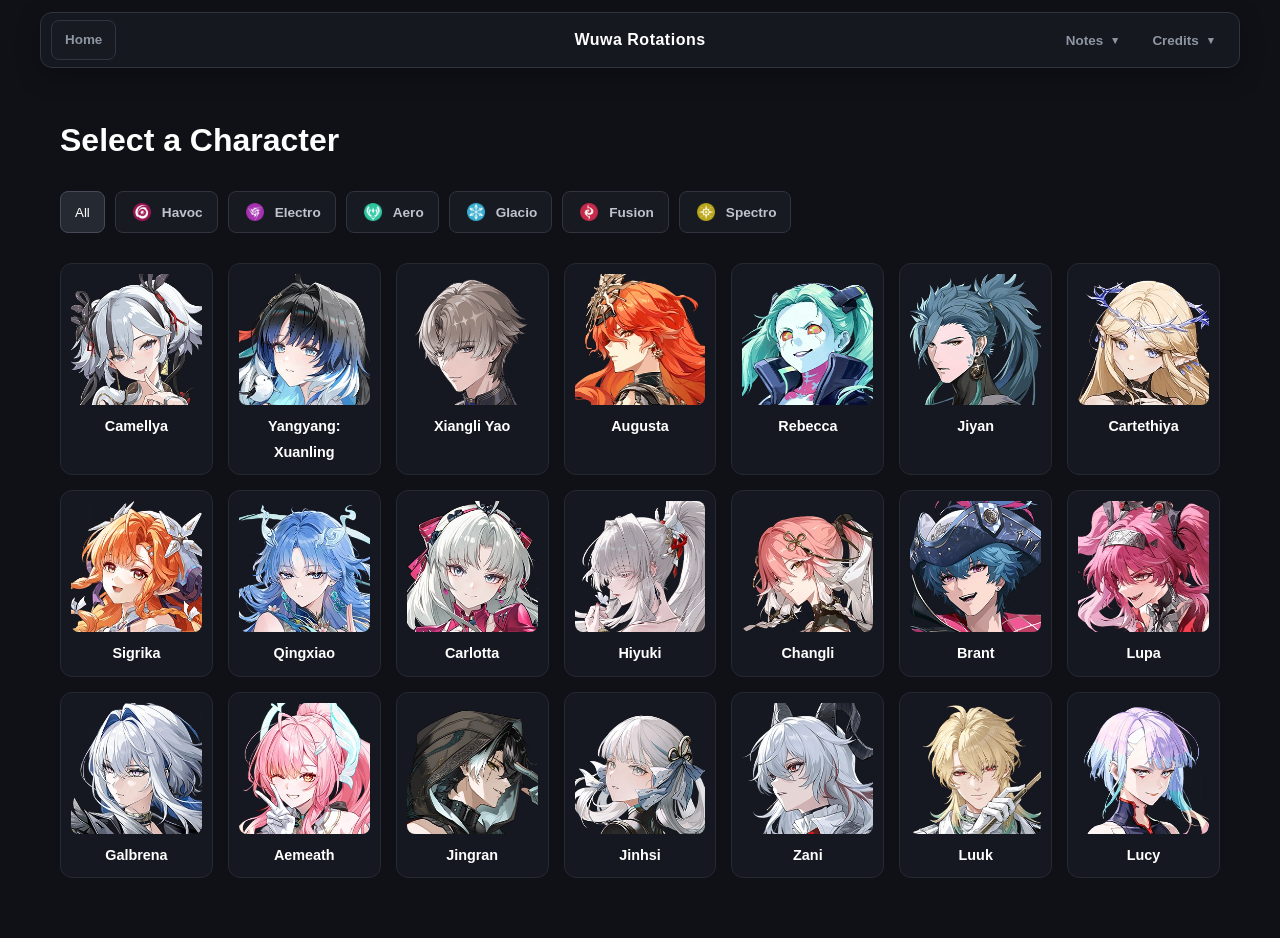
==== wuwa.html @ 556b91e6 "updated n removd errors" ====
<!DOCTYPE html>

<html lang="en">

<head>
    <meta charset="UTF-8">
    <meta name="viewport" content="width=device-width, initial-scale=1.0">

    <link rel="stylesheet" href="./wuwa.css">

    <title>Wuwa Rotations</title>


</head>

<body>


    <!-- =========================
     NAVBAR
========================= -->

    <header>

        <div class="navbar">

            <!-- LEFT -->
            <div class="navbar-left">
                <a href="./index.html" class="home-button">
                    Home
                </a>
            </div>


            <!-- CENTER -->
            <a href="./wuwa.html" class="nav-title">
                Wuwa Rotations
            </a>


            <!-- RIGHT -->
            <nav>

                <!-- Notes -->
                <div class="nav-item" id="notesItem">

                    <button class="nav-button" id="notesButton">
                        Notes
                        <span class="arrow">▼</span>
                    </button>

                    <div class="dropdown" id="notesPanel">

                        <div class="dropdown-title">
                            Notes
                        </div>

                        <p>
                            → Got a character, team, or rotation you want added?
                        </p>

                        <p>
                            → Found a wrong rotation, missing info, or something outdated?
                        </p>

                        <p class="personal-note">
                            I’m still working on this, so it might not be perfect.
                            Any feedback or suggestions are appreciated! &lt;3
                        </p>

                    </div>

                </div>


                <!-- Credits -->
                <div class="nav-item" id="creditsItem">

                    <button class="nav-button" id="creditsButton">
                        Credits
                        <span class="arrow">▼</span>
                    </button>

                    <div class="dropdown credit-box" id="creditsPanel">

                        <div class="dropdown-title">
                            Credits
                        </div>

                        <p class="credit-main">
                            Made by <span>@iaani2077</span>
                        </p>

                        <p class="credit-sub">
                            Further contributors will be added here.
                        </p>

                    </div>

                </div>

            </nav>

        </div>

    </header>

    <!-- =========================
     MAIN
========================= -->

    <main>

        <h1>Select a Character</h1>

        <div class="attribute-filters">

            <button class="attribute-filter active" data-attribute="all">
                All
            </button>

            <button class="attribute-filter" data-attribute="Havoc">
                <img src="./images/attributes/havoc.png" alt="Havoc">
                <span>Havoc</span>
            </button>

            <button class="attribute-filter" data-attribute="Electro">
                <img src="./images/attributes/electro.png" alt="Electro">
                <span>Electro</span>
            </button>

            <button class="attribute-filter" data-attribute="Aero">
                <img src="./images/attributes/aero.png" alt="Aero">
                <span>Aero</span>
            </button>

            <button class="attribute-filter" data-attribute="Glacio">
                <img src="./images/attributes/glacio.png" alt="Glacio">
                <span>Glacio</span>
            </button>

            <button class="attribute-filter" data-attribute="Fusion">
                <img src="./images/attributes/fusion.png" alt="Fusion">
                <span>Fusion</span>
            </button>

            <button class="attribute-filter" data-attribute="Spectro">
                <img src="./images/attributes/spectro.png" alt="Spectro">
                <span>Spectro</span>
            </button>

        </div>

        <div class="characters"></div>


        <!-- Character Content -->

        <section id="character-content">

            <details class="rotation-note">

                <summary>
                    How to Read
                </summary>

                <div class="rotation-instructions">

                    <p>
                        Action colors match the team member colors.
                    </p>

                    <p>
                        Hover over an action to see who performs it.
                    </p>

                    <p>
                        Follow the rotation from left → right.
                    </p>

                </div>

            </details>


            <h2 id="character-name"></h2>

            <p id="character-description"></p>

            <div id="teams-container"></div>

        </section>

    </main>



    <script src="./wuwa.js"></script>

</body>

</html>
---- wuwa.css ----
* {
            margin: 0;
            padding: 0;
            box-sizing: border-box;
        }

        body {
            font-family: Arial, sans-serif;
            background: #0f1117;
            color: #fff;
            line-height: 1.6;
        }

        a {
            color: inherit;
            text-decoration: none;
        }

        /* =========================
   NAVBAR
========================= */

        header {
            position: sticky;
            top: 0;
            z-index: 1000;

            width: 100%;
            padding: 12px 24px;

            transition:
                transform 0.3s ease,
                opacity 0.3s ease;
        }

        header.hide {
            transform: translateY(-120%);
        }

        header.scroll-dim {
            opacity: 0.65;
        }

        .navbar {
            position: relative;

            max-width: 1200px;
            height: 56px;
            margin: 0 auto;

            display: flex;
            align-items: center;
            justify-content: space-between;

            padding: 0 10px;

            background: rgba(23, 26, 33, 0.92);

            border: 1px solid #30343e;
            border-radius: 12px;

            box-shadow: 0 8px 25px rgba(0, 0, 0, 0.25);

            backdrop-filter: blur(12px);
            -webkit-backdrop-filter: blur(12px);
        }


        /* =========================
   LEFT SIDE
========================= */

        .navbar-left {
            display: flex;
            align-items: center;
        }

        .home-button {
            display: flex;
            align-items: center;

            padding: 8px 13px;

            background: #171a21;

            border: 1px solid #30343e;
            border-radius: 8px;

            color: #8f96a3;

            font-size: 0.84rem;
            font-weight: 600;

            transition: 0.2s ease;
        }

        .home-button:hover {
            color: #fff;

            background: #252932;
            border-color: #454a56;

            transform: translateY(-1px);
        }


        /* =========================
   CENTER TITLE
========================= */

        .nav-title {
            position: absolute;

            left: 50%;
            top: 50%;

            transform: translate(-50%, -50%);

            color: #fff;

            font-size: 1rem;
            font-weight: 700;

            letter-spacing: 0.5px;

            white-space: nowrap;

            transition: 0.2s ease;
        }

        .nav-title:hover {
            color: #00c8ff;
        }


        /* =========================
   RIGHT SIDE
========================= */

        nav {
            margin-left: auto;

            display: flex;
            align-items: center;

            gap: 6px;
        }

        .nav-item {
            position: relative;
        }

        .nav-button,
        nav>a {
            display: flex;
            align-items: center;
            gap: 7px;

            padding: 8px 12px;

            border: 1px solid transparent;
            border-radius: 8px;

            background: transparent;

            color: #8f96a3;

            font-family: inherit;
            font-size: 0.84rem;
            font-weight: 600;

            cursor: pointer;

            transition: 0.2s ease;
        }

        .nav-button:hover,
        nav>a:hover {
            color: #fff;

            background: #252932;

            border-color: #3a4050;
        }

        .nav-button .arrow {
            font-size: 0.65rem;

            transition: transform 0.2s ease;
        }

        .nav-item.active .arrow {
            transform: rotate(180deg);
        }


        /* =========================
   DROPDOWN
========================= */

        .dropdown {
            position: absolute;

            top: calc(100% + 8px);
            right: 0;

            width: 285px;

            padding: 14px;

            background: #171a21;

            border: 1px solid #30343e;
            border-radius: 10px;

            box-shadow: 0 12px 30px rgba(0, 0, 0, 0.45);

            display: none;
        }

        .dropdown.show {
            display: block;

            animation: dropdownIn 0.18s ease;
        }

        @keyframes dropdownIn {

            from {
                opacity: 0;
                transform: translateY(-5px);
            }

            to {
                opacity: 1;
                transform: translateY(0);
            }

        }

        .dropdown-title {
            color: #fff;

            font-size: 0.9rem;
            font-weight: 700;

            padding-bottom: 10px;
            margin-bottom: 10px;

            border-bottom: 1px solid #252932;
        }

        .dropdown p {
            margin-bottom: 8px;

            color: #aeb4bf;

            font-size: 0.82rem;
            line-height: 1.5;
        }

        .dropdown p:last-child {
            margin-bottom: 0;
        }


        /* =========================
   PERSONAL NOTE
========================= */

        .personal-note {
            margin-top: 15px;
            padding: 14px;

            background: #f3eee4;
            color: #292722;

            border-radius: 5px;

            font-family: Georgia, "Times New Roman", serif;
            font-style: italic;

            line-height: 1.6;

            box-shadow: 0 6px 18px rgba(0, 0, 0, 0.3);

            transform: rotate(-1deg);
        }


        /* =========================
   CREDITS
========================= */

        .credit-box {
            text-align: center;
        }

        .credit-main {
            color: #fff;

            font-size: 0.9rem;
            font-weight: 700;

            margin-bottom: 4px;
        }

        .credit-main span {
            color: #00c8ff;
        }

        .credit-sub {
            color: #777f8d;

            font-size: 0.75rem;
        }

        /* =========================
       MAIN
    ========================= */

        main {
            max-width: 1200px;
            margin: auto;
            padding: 30px 20px 60px;
        }

        h1 {
            margin: 5px 0 25px;
            font-size: 2rem;
        }

        /* Attribute filters */

        .attribute-filters {
            display: flex;
            flex-wrap: wrap;
            gap: 10px;
            margin-bottom: 30px;
        }

        .attribute-filter {
            display: flex;
            align-items: center;
            gap: 8px;

            padding: 8px 14px;

            border: 1px solid #30343e;
            border-radius: 8px;

            background: #171a21;
            color: #bfc3cc;

            cursor: pointer;
            transition: 0.2s ease;
        }

        .attribute-filter img {
            width: 24px;
            height: 24px;
            object-fit: contain;
        }

        .attribute-filter span {
            font-size: 0.85rem;
            font-weight: 600;
        }

        .attribute-filter:hover,
        .attribute-filter.active {
            background: #252932;
            color: #fff;
            border-color: #454a56;
        }

        .attribute-filter:hover {
            transform: translateY(-2px);
        }

        /* Character grid */

        .characters {
            display: grid;
            grid-template-columns: repeat(auto-fill, minmax(140px, 1fr));
            gap: 15px;
        }

        .character-card {
            padding: 10px;

            background: #151820;
            border: 1px solid #252932;
            border-radius: 12px;

            text-align: center;
            cursor: pointer;

            transition: 0.2s ease;
        }

        .character-card:hover {
            transform: translateY(-3px);
            border-color: #454a56;
        }

        .character-card img {
            width: 100%;
            aspect-ratio: 1;
            object-fit: cover;

            border-radius: 8px;

            display: block;
            margin-bottom: 8px;
        }

        .character-card span {
            font-size: 0.9rem;
            font-weight: 600;
        }

        /* Character content */

        #character-content {
            display: none;
        }

        #character-name {
            margin-bottom: 5px;
        }

        #character-description {
            margin-bottom: 30px;
            color: #aeb4bf;
        }

        /* How to read */

        .rotation-note {
            width: fit-content;
            max-width: 100%;

            margin-bottom: 25px;

            background: #1b1f2a;
            border: 1px solid #3a4050;
            border-left: 4px solid #00c8ff;

            border-radius: 8px;

            color: #d5d9e2;
            font-size: 0.9rem;

            overflow: hidden;
        }

        .rotation-note summary {
            padding: 12px 15px;

            color: #00c8ff;
            font-size: 0.95rem;
            font-weight: 700;

            cursor: pointer;
            user-select: none;

            list-style: none;
        }

        .rotation-note summary::-webkit-details-marker {
            display: none;
        }

        .rotation-note summary::before {
            content: "▶";

            display: inline-block;
            margin-right: 8px;

            color: #00c8ff;
            font-size: 0.7rem;

            transition: transform 0.2s ease;
        }

        .rotation-note[open] summary::before {
            transform: rotate(90deg);
        }

        .rotation-instructions {
            padding: 0 15px 13px;
            border-top: 1px solid #252932;
        }

        .rotation-instructions p {
            margin-top: 8px;
            color: #aeb4bf;
        }

        .rotation-instructions p::before {
            content: "•";
            margin-right: 8px;
            color: #00c8ff;
        }

        /* Teams */

        #teams-container {
            display: flex;
            flex-direction: column;
        }

        .team-card {
            display: grid;
            grid-template-columns: max-content minmax(0, 1fr);

            align-items: center;

            gap: 16px;
            margin-bottom: 20px;
            padding: 20px;

            background: #151820;
            border: 1px solid #252932;
            border-radius: 12px;
        }

        .team-info {
            min-width: 0;
        }

        .team-info h3 {
            margin-bottom: 12px;
            font-size: 1.05rem;
        }

        .team-members {
            display: flex;
            gap: 12px;
            flex-wrap: wrap;
        }

        .team-member {
            width: 95px;
            padding: 6px;

            background: #1b1e27;
            border-radius: 10px;

            text-align: center;

            position: relative;
            overflow: hidden;

            border: 1px solid #30343e;
        }

        .team-member::before {
            content: "";

            position: absolute;
            top: 0;
            left: 0;
            right: 0;

            height: 4px;
        }

        .member-1::before {
            background: #00c8ff;
        }

        .member-2::before {
            background: #ffd400;
        }

        .member-3::before {
            background: #ff4dcc;
        }

        .team-member img {
            width: 80px;
            height: 80px;

            margin: 4px auto 7px;

            display: block;

            object-fit: cover;
            border-radius: 7px;
        }

        .team-member span {
            display: block;

            color: #fff;
            font-size: 0.8rem;
            font-weight: 600;

            white-space: nowrap;
            overflow: hidden;
            text-overflow: ellipsis;
        }

        .team-description {
            margin-top: 12px;

            color: #9298a5;
            font-size: 0.85rem;
        }

        /* Rotation */

        .team-rotation {
            min-width: 0;

            padding-left: 16px;

            border-left: 1px solid #252932;
        }

        .team-rotation h4 {
            margin-bottom: 12px;
            font-size: 1rem;
        }

        .rotation-line {
            display: flex;
            align-items: center;
            flex-wrap: wrap;

            gap: 8px;

            color: #d5d8de;

            font-size: 0.9rem;
            line-height: 1.6;
        }

        .rotation-step {
            color: var(--character-color);

            font-weight: 600;
            cursor: default;

            transition: 0.2s ease;
        }

        .rotation-step:hover {
            filter: brightness(1.2);
            text-shadow: 0 0 8px var(--character-color);
        }

        .rotation-arrow {
            color: #777f8d;
            font-weight: bold;
        }

        /* =========================
       RESPONSIVE
    ========================= */

        @media (max-width: 768px) {

            header {
                padding: 10px 15px;
            }

            .navbar {
                height: 54px;
                padding-left: 14px;
            }

            .brand span {
                display: none;
            }

            nav {
                gap: 3px;
            }

            .nav-button,
            nav>a {
                padding: 7px 9px;
                font-size: 0.78rem;
            }

            main {
                padding-top: 20px;
            }

            .team-card {
                grid-template-columns: 1fr;
            }

            .team-rotation {
                padding: 20px 0 0;
                border-left: none;
                border-top: 1px solid #252932;
            }
        }

        @media (max-width: 600px) {

            header {
                padding: 8px 10px;
            }

            .navbar {
                height: 52px;
                padding: 0 7px;
            }

            .home-button {
                padding: 7px 10px;
                font-size: 0.78rem;
            }

            .nav-title {
                font-size: 0.9rem;
            }

            nav {
                gap: 2px;
            }

            .nav-button {
                padding: 7px 8px;
                font-size: 0.75rem;
            }

            .dropdown {
                width: 250px;
                right: -5px;
            }
        }


        @media (max-width: 380px) {

            .nav-title {
                font-size: 0.82rem;
            }

            .home-button {
                padding: 6px 8px;
                font-size: 0.72rem;
            }

            .nav-button {
                padding: 6px;
                font-size: 0.7rem;
            }

            .dropdown {
                width: 230px;
            }
        }
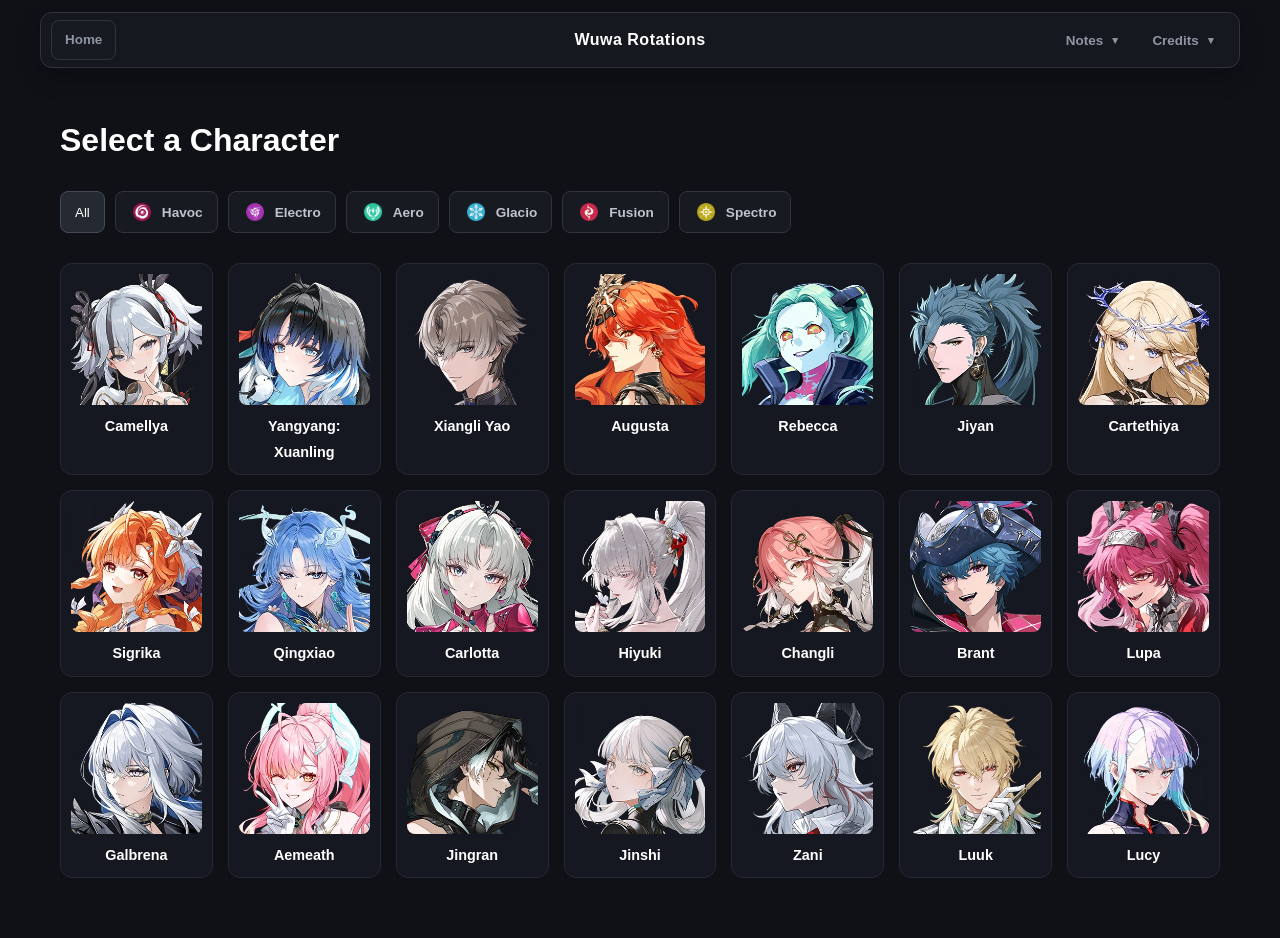
==== commit 399f99fe: "updated input clarity" ====
--- a/wuwa.html
+++ b/wuwa.html
@@ -193,9 +193,23 @@
 
     </main>
 
-
-
-    <script src="./wuwa.js"></script>
+    <!-- ************ NEW CHARACTERS HERE ****************** -->
+
+    <script src="./js/updates/character/havoc.js"></script>
+    <script src="./js/updates/character/electro.js"></script>
+    <script src="./js/updates/character/aero.js"></script>
+    <script src="./js/updates/character/glacio.js"></script>
+    <script src="./js/updates/character/fusion.js"></script>
+    <script src="./js/updates/character/spectro.js"></script>
+
+    <!-- ************ TEAMS N ROTATIONS HERE ***************** -->
+
+    <script src="./js/updates/teams/camellya.js"></script>
+    <script src="./js/updates/teams/yyxl.js"></script>
+    <script src="./js/updates/teams/hiyuki.js"></script>
+    <script src="./js/updates/teams/augusta.js"></script>
+
+    <script src="./js/wuwa1.js"></script>
 
 </body>
 
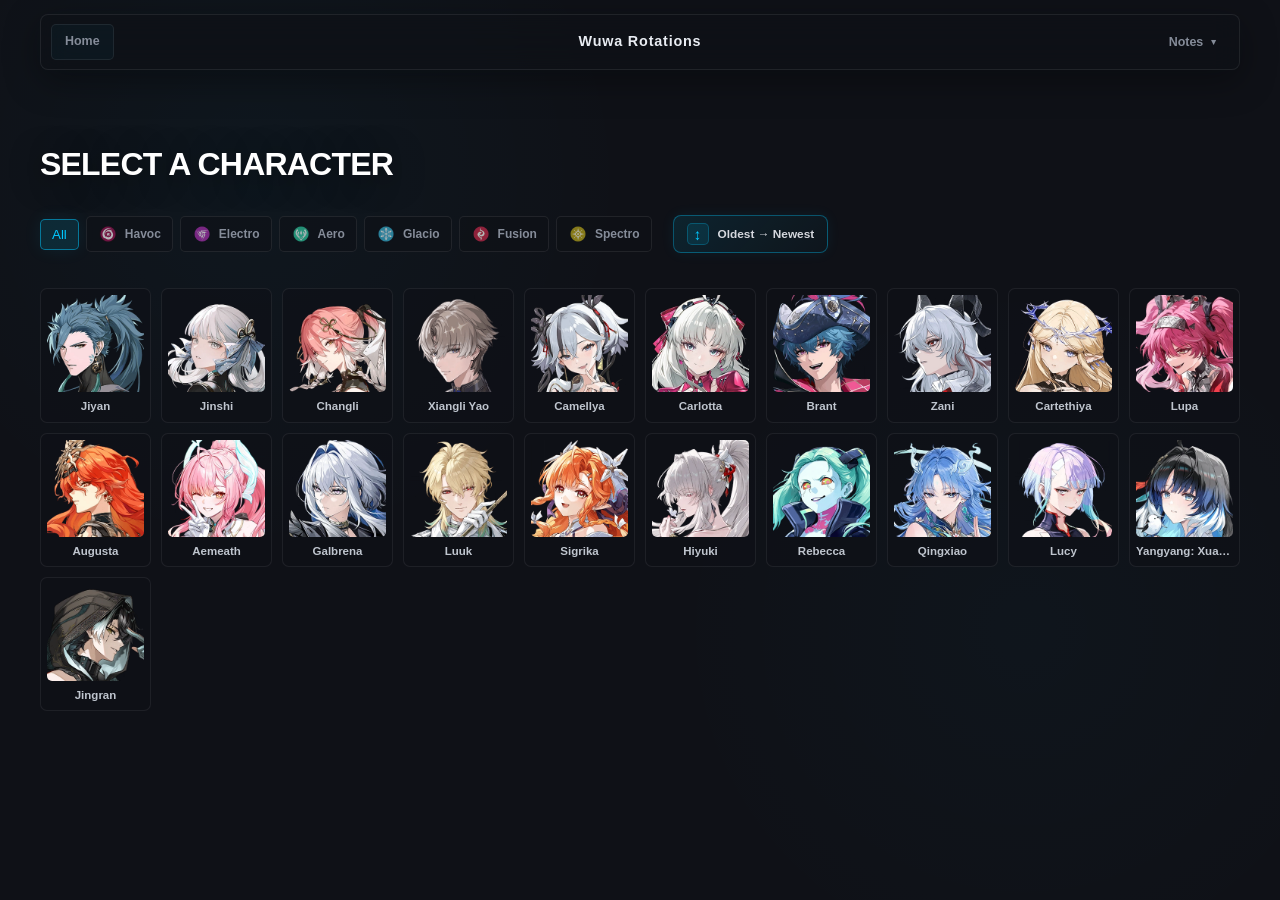
==== commit 91303d94: "major UI revamp" ====
--- a/wuwa.html
+++ b/wuwa.html
@@ -6,211 +6,197 @@
     <meta charset="UTF-8">
     <meta name="viewport" content="width=device-width, initial-scale=1.0">
 
-    <link rel="stylesheet" href="./wuwa.css">
-
-    <title>Wuwa Rotations</title>
-
+ 
+<!-- Main stylesheet -->
+<link rel="stylesheet" href="./wuwa.css">
+
+<title>Wuwa Rotations</title>
+ 
 
 </head>
 
 <body>
 
+ 
+<!-- =========================
+     NAVBAR
+========================= -->
+
+<header>
+
+    <div class="navbar">
+
+        <!-- LEFT: Home -->
+        <div class="navbar-left">
+            <a href="./index.html" class="home-button">
+                Home
+            </a>
+        </div>
+
+        <!-- CENTER: Site Title -->
+        <a href="./wuwa.html" class="nav-title">
+            Wuwa Rotations
+        </a>
+
+        <!-- RIGHT: Navigation -->
+        <nav>
+
+            <div class="nav-item" id="notesItem">
+
+                <button class="nav-button" id="notesButton">
+                    Notes
+                    <span class="arrow">▼</span>
+                </button>
+
+                <!-- Notes dropdown -->
+                <div class="dropdown" id="notesPanel">
+
+                    <div class="dropdown-title">
+                        Notes
+                    </div>
+
+                    <p>
+                        → Got a character, team, or rotation you want added?
+                    </p>
+
+                    <p>
+                        → Found a wrong rotation, missing info, or something outdated?
+                    </p>
+
+                    <p class="personal-note">
+                        I’m still working on this, so it might not be perfect.
+                        Any feedback or suggestions are appreciated! &lt;3
+                    </p>
+
+                </div>
+
+            </div>
+
+        </nav>
+
+    </div>
+
+</header>
+
+
+<!-- =========================
+     MAIN CONTENT
+========================= -->
+
+<main>
+
+    <h1>Select a Character</h1>
+
 
     <!-- =========================
-     NAVBAR
-========================= -->
-
-    <header>
-
-        <div class="navbar">
-
-            <!-- LEFT -->
-            <div class="navbar-left">
-                <a href="./index.html" class="home-button">
-                    Home
-                </a>
-            </div>
-
-
-            <!-- CENTER -->
-            <a href="./wuwa.html" class="nav-title">
-                Wuwa Rotations
-            </a>
-
-
-            <!-- RIGHT -->
-            <nav>
-
-                <!-- Notes -->
-                <div class="nav-item" id="notesItem">
-
-                    <button class="nav-button" id="notesButton">
-                        Notes
-                        <span class="arrow">▼</span>
-                    </button>
-
-                    <div class="dropdown" id="notesPanel">
-
-                        <div class="dropdown-title">
-                            Notes
-                        </div>
-
-                        <p>
-                            → Got a character, team, or rotation you want added?
-                        </p>
-
-                        <p>
-                            → Found a wrong rotation, missing info, or something outdated?
-                        </p>
-
-                        <p class="personal-note">
-                            I’m still working on this, so it might not be perfect.
-                            Any feedback or suggestions are appreciated! &lt;3
-                        </p>
-
-                    </div>
-
-                </div>
-
-
-                <!-- Credits -->
-                <div class="nav-item" id="creditsItem">
-
-                    <button class="nav-button" id="creditsButton">
-                        Credits
-                        <span class="arrow">▼</span>
-                    </button>
-
-                    <div class="dropdown credit-box" id="creditsPanel">
-
-                        <div class="dropdown-title">
-                            Credits
-                        </div>
-
-                        <p class="credit-main">
-                            Made by <span>@iaani2077</span>
-                        </p>
-
-                        <p class="credit-sub">
-                            Further contributors will be added here.
-                        </p>
-
-                    </div>
-
-                </div>
-
-            </nav>
-
-        </div>
-
-    </header>
+         ATTRIBUTE FILTERS
+    ========================= -->
+
+    <div class="attribute-filters">
+
+        <!-- Show all characters -->
+        <button class="attribute-filter active" data-attribute="all">
+            All
+        </button>
+
+        <!-- Havoc -->
+        <button class="attribute-filter" data-attribute="Havoc">
+            <img src="./images/attributes/havoc.png" alt="Havoc">
+            <span>Havoc</span>
+        </button>
+
+        <!-- Electro -->
+        <button class="attribute-filter" data-attribute="Electro">
+            <img src="./images/attributes/electro.png" alt="Electro">
+            <span>Electro</span>
+        </button>
+
+        <!-- Aero -->
+        <button class="attribute-filter" data-attribute="Aero">
+            <img src="./images/attributes/aero.png" alt="Aero">
+            <span>Aero</span>
+        </button>
+
+        <!-- Glacio -->
+        <button class="attribute-filter" data-attribute="Glacio">
+            <img src="./images/attributes/glacio.png" alt="Glacio">
+            <span>Glacio</span>
+        </button>
+
+        <!-- Fusion -->
+        <button class="attribute-filter" data-attribute="Fusion">
+            <img src="./images/attributes/fusion.png" alt="Fusion">
+            <span>Fusion</span>
+        </button>
+
+        <!-- Spectro -->
+        <button class="attribute-filter" data-attribute="Spectro">
+            <img src="./images/attributes/spectro.png" alt="Spectro">
+            <span>Spectro</span>
+        </button>
+
+        <!-- Character release sorting -->
+        <button id="releaseSort">
+            Oldest → Newest
+        </button>
+
+    </div>
+
+
+    <!-- Character cards are generated by JavaScript -->
+    <div class="characters"></div>
+
 
     <!-- =========================
-     MAIN
-========================= -->
-
-    <main>
-
-        <h1>Select a Character</h1>
-
-        <div class="attribute-filters">
-
-            <button class="attribute-filter active" data-attribute="all">
-                All
-            </button>
-
-            <button class="attribute-filter" data-attribute="Havoc">
-                <img src="./images/attributes/havoc.png" alt="Havoc">
-                <span>Havoc</span>
-            </button>
-
-            <button class="attribute-filter" data-attribute="Electro">
-                <img src="./images/attributes/electro.png" alt="Electro">
-                <span>Electro</span>
-            </button>
-
-            <button class="attribute-filter" data-attribute="Aero">
-                <img src="./images/attributes/aero.png" alt="Aero">
-                <span>Aero</span>
-            </button>
-
-            <button class="attribute-filter" data-attribute="Glacio">
-                <img src="./images/attributes/glacio.png" alt="Glacio">
-                <span>Glacio</span>
-            </button>
-
-            <button class="attribute-filter" data-attribute="Fusion">
-                <img src="./images/attributes/fusion.png" alt="Fusion">
-                <span>Fusion</span>
-            </button>
-
-            <button class="attribute-filter" data-attribute="Spectro">
-                <img src="./images/attributes/spectro.png" alt="Spectro">
-                <span>Spectro</span>
-            </button>
-
-        </div>
-
-        <div class="characters"></div>
-
-
-        <!-- Character Content -->
-
-        <section id="character-content">
-
-            <details class="rotation-note">
-
-                <summary>
-                    How to Read
-                </summary>
-
-                <div class="rotation-instructions">
-
-                    <p>
-                        Action colors match the team member colors.
-                    </p>
-
-                    <p>
-                        Hover over an action to see who performs it.
-                    </p>
-
-                    <p>
-                        Follow the rotation from left → right.
-                    </p>
-
-                </div>
-
-            </details>
-
-
-            <h2 id="character-name"></h2>
-
-            <p id="character-description"></p>
-
-            <div id="teams-container"></div>
-
-        </section>
-
-    </main>
-
-    <!-- ************ NEW CHARACTERS HERE ****************** -->
-
-    <script src="./js/updates/character/havoc.js"></script>
-    <script src="./js/updates/character/electro.js"></script>
-    <script src="./js/updates/character/aero.js"></script>
-    <script src="./js/updates/character/glacio.js"></script>
-    <script src="./js/updates/character/fusion.js"></script>
-    <script src="./js/updates/character/spectro.js"></script>
-
-    <!-- ************ TEAMS N ROTATIONS HERE ***************** -->
-
-    <script src="./js/updates/teams/camellya.js"></script>
-    <script src="./js/updates/teams/yyxl.js"></script>
-    <script src="./js/updates/teams/hiyuki.js"></script>
-    <script src="./js/updates/teams/augusta.js"></script>
-
-    <script src="./js/wuwa1.js"></script>
+         CHARACTER CONTENT
+    ========================= -->
+
+    <section id="character-content">
+
+
+        <!-- Selected character information -->
+        <h2 id="character-name"></h2>
+
+        <p id="character-description"></p>
+
+
+        <!-- Teams and rotations are generated by JavaScript -->
+        <div id="teams-container"></div>
+
+    </section>
+
+</main>
+
+
+<!-- =========================
+     CHARACTER DATA
+     Add new characters to the
+     appropriate attribute file.
+========================= -->
+
+<script src="./js/updates/character/havoc.js"></script>
+<script src="./js/updates/character/electro.js"></script>
+<script src="./js/updates/character/aero.js"></script>
+<script src="./js/updates/character/glacio.js"></script>
+<script src="./js/updates/character/fusion.js"></script>
+<script src="./js/updates/character/spectro.js"></script>
+
+
+<!-- =========================
+     TEAMS & ROTATIONS
+     Add new team files here.
+========================= -->
+
+<script src="./js/updates/teams/camellya.js"></script>
+<script src="./js/updates/teams/yyxl.js"></script>
+<script src="./js/updates/teams/hiyuki.js"></script>
+<script src="./js/updates/teams/augusta.js"></script>
+
+
+<!-- Main JavaScript -->
+<script src="./js/wuwa.js"></script>
+ 
 
 </body>
 
-</html>+</html>
--- a/wuwa.css
+++ b/wuwa.css
@@ -1,759 +1,1296 @@
-        * {
-            margin: 0;
-            padding: 0;
-            box-sizing: border-box;
-        }
-
-        body {
-            font-family: Arial, sans-serif;
-            background: #0f1117;
-            color: #fff;
-            line-height: 1.6;
-        }
-
-        a {
-            color: inherit;
-            text-decoration: none;
-        }
-
-        /* =========================
+
+/* =========================================================
+   GLOBAL RESET
+========================================================= */
+
+* {
+    margin: 0;
+    padding: 0;
+    box-sizing: border-box;
+}
+
+html {
+    scroll-behavior: smooth;
+    width: 100%;
+    min-height: 100%;
+    overflow-x: hidden;
+    overflow-y: auto;
+}
+
+body {
+    width: 100%;
+    min-height: 100vh;
+    font-family: Arial, Helvetica, sans-serif;
+    background:
+        radial-gradient(
+            circle at 20% 20%,
+            rgba(0, 200, 255, 0.035),
+            transparent 30%
+        ),
+        radial-gradient(
+            circle at 80% 70%,
+            rgba(0, 200, 255, 0.025),
+            transparent 30%
+        ),
+        #0f1117;
+    color: #fff;
+    line-height: 1.6;
+    overflow-x: hidden;
+}
+
+a {
+    color: inherit;
+    text-decoration: none;
+}
+
+button {
+    font-family: inherit;
+}
+
+
+/* =========================================================
    NAVBAR
-========================= */
-
-        header {
-            position: sticky;
-            top: 0;
-            z-index: 1000;
-
-            width: 100%;
-            padding: 12px 24px;
-
-            transition:
-                transform 0.3s ease,
-                opacity 0.3s ease;
-        }
-
-        header.hide {
-            transform: translateY(-120%);
-        }
-
-        header.scroll-dim {
-            opacity: 0.65;
-        }
-
-        .navbar {
-            position: relative;
-
-            max-width: 1200px;
-            height: 56px;
-            margin: 0 auto;
-
-            display: flex;
-            align-items: center;
-            justify-content: space-between;
-
-            padding: 0 10px;
-
-            background: rgba(23, 26, 33, 0.92);
-
-            border: 1px solid #30343e;
-            border-radius: 12px;
-
-            box-shadow: 0 8px 25px rgba(0, 0, 0, 0.25);
-
-            backdrop-filter: blur(12px);
-            -webkit-backdrop-filter: blur(12px);
-        }
-
-
-        /* =========================
-   LEFT SIDE
-========================= */
-
-        .navbar-left {
-            display: flex;
-            align-items: center;
-        }
-
-        .home-button {
-            display: flex;
-            align-items: center;
-
-            padding: 8px 13px;
-
-            background: #171a21;
-
-            border: 1px solid #30343e;
-            border-radius: 8px;
-
-            color: #8f96a3;
-
-            font-size: 0.84rem;
-            font-weight: 600;
-
-            transition: 0.2s ease;
-        }
-
-        .home-button:hover {
-            color: #fff;
-
-            background: #252932;
-            border-color: #454a56;
-
-            transform: translateY(-1px);
-        }
-
-
-        /* =========================
-   CENTER TITLE
-========================= */
-
-        .nav-title {
-            position: absolute;
-
-            left: 50%;
-            top: 50%;
-
-            transform: translate(-50%, -50%);
-
-            color: #fff;
-
-            font-size: 1rem;
-            font-weight: 700;
-
-            letter-spacing: 0.5px;
-
-            white-space: nowrap;
-
-            transition: 0.2s ease;
-        }
-
-        .nav-title:hover {
-            color: #00c8ff;
-        }
-
-
-        /* =========================
-   RIGHT SIDE
-========================= */
-
-        nav {
-            margin-left: auto;
-
-            display: flex;
-            align-items: center;
-
-            gap: 6px;
-        }
-
-        .nav-item {
-            position: relative;
-        }
-
-        .nav-button,
-        nav>a {
-            display: flex;
-            align-items: center;
-            gap: 7px;
-
-            padding: 8px 12px;
-
-            border: 1px solid transparent;
-            border-radius: 8px;
-
-            background: transparent;
-
-            color: #8f96a3;
-
-            font-family: inherit;
-            font-size: 0.84rem;
-            font-weight: 600;
-
-            cursor: pointer;
-
-            transition: 0.2s ease;
-        }
-
-        .nav-button:hover,
-        nav>a:hover {
-            color: #fff;
-
-            background: #252932;
-
-            border-color: #3a4050;
-        }
-
-        .nav-button .arrow {
-            font-size: 0.65rem;
-
-            transition: transform 0.2s ease;
-        }
-
-        .nav-item.active .arrow {
-            transform: rotate(180deg);
-        }
-
-
-        /* =========================
+========================================================= */
+
+header {
+    position: sticky;
+    top: 0;
+    z-index: 1000;
+    width: 100%;
+    padding: 14px 24px;
+    transition:
+        transform 0.3s ease,
+        opacity 0.3s ease;
+}
+
+header.hide {
+    transform: translateY(-120%);
+}
+
+header.scroll-dim {
+    opacity: 0.65;
+}
+
+.navbar {
+    position: relative;
+    width: min(1200px, 100%);
+    height: 56px;
+    margin: 0 auto;
+    padding: 0 10px;
+
+    display: flex;
+    align-items: center;
+    justify-content: space-between;
+
+    background: rgba(15, 17, 23, 0.72);
+    border: 1px solid rgba(255, 255, 255, 0.08);
+    border-radius: 8px;
+
+    box-shadow:
+        0 10px 35px rgba(0, 0, 0, 0.35),
+        0 0 25px rgba(0, 200, 255, 0.025);
+
+    backdrop-filter: blur(14px);
+}
+
+
+/* =========================================================
+   NAVBAR - LEFT / HOME
+========================================================= */
+
+.navbar-left {
+    display: flex;
+    align-items: center;
+}
+
+.home-button {
+    display: flex;
+    align-items: center;
+
+    padding: 7px 13px;
+
+    background: rgba(0, 200, 255, 0.035);
+    border: 1px solid rgba(255, 255, 255, 0.08);
+    border-radius: 5px;
+
+    color: #858c99;
+    font-size: 0.78rem;
+    font-weight: 600;
+
+    transition:
+        color 0.25s ease,
+        background 0.25s ease,
+        border-color 0.25s ease,
+        box-shadow 0.25s ease,
+        transform 0.25s ease;
+}
+
+.home-button:hover {
+    color: #fff;
+    background: rgba(0, 200, 255, 0.12);
+    border-color: rgba(0, 200, 255, 0.5);
+
+    box-shadow:
+        0 0 18px rgba(0, 200, 255, 0.1);
+
+    transform: translateY(-2px);
+}
+
+
+/* =========================================================
+   NAVBAR - TITLE
+========================================================= */
+
+.nav-title {
+    position: absolute;
+    left: 50%;
+    top: 50%;
+    transform: translate(-50%, -50%);
+
+    color: #e9edf3;
+    font-size: 0.9rem;
+    font-weight: 700;
+    letter-spacing: 0.8px;
+
+    white-space: nowrap;
+
+    transition:
+        color 0.25s ease,
+        text-shadow 0.25s ease;
+}
+
+.nav-title:hover {
+    color: #00c8ff;
+    text-shadow:
+        0 0 12px rgba(0, 200, 255, 0.35);
+}
+
+
+/* =========================================================
+   NAVIGATION LINKS
+========================================================= */
+
+nav {
+    display: flex;
+    align-items: center;
+    gap: 3px;
+    margin-left: auto;
+}
+
+.nav-item {
+    position: relative;
+}
+
+.nav-button,
+nav > a {
+    display: flex;
+    align-items: center;
+    gap: 6px;
+
+    padding: 7px 10px;
+
+    border: 1px solid transparent;
+    border-radius: 5px;
+
+    background: transparent;
+    color: #858c99;
+
+    font-size: 0.78rem;
+    font-weight: 600;
+
+    cursor: pointer;
+
+    transition:
+        color 0.25s ease,
+        background 0.25s ease,
+        border-color 0.25s ease,
+        box-shadow 0.25s ease;
+}
+
+.nav-button:hover,
+nav > a:hover {
+    color: #fff;
+    background: rgba(0, 200, 255, 0.1);
+    border-color: rgba(0, 200, 255, 0.35);
+
+    box-shadow:
+        0 0 15px rgba(0, 200, 255, 0.07);
+}
+
+.nav-button .arrow {
+    font-size: 0.55rem;
+    transition: transform 0.2s ease;
+}
+
+.nav-item.active .arrow {
+    transform: rotate(180deg);
+}
+
+
+/* =========================================================
    DROPDOWN
-========================= */
-
-        .dropdown {
-            position: absolute;
-
-            top: calc(100% + 8px);
-            right: 0;
-
-            width: 285px;
-
-            padding: 14px;
-
-            background: #171a21;
-
-            border: 1px solid #30343e;
-            border-radius: 10px;
-
-            box-shadow: 0 12px 30px rgba(0, 0, 0, 0.45);
-
-            display: none;
-        }
-
-        .dropdown.show {
-            display: block;
-
-            animation: dropdownIn 0.18s ease;
-        }
-
-        @keyframes dropdownIn {
-
-            from {
-                opacity: 0;
-                transform: translateY(-5px);
-            }
-
-            to {
-                opacity: 1;
-                transform: translateY(0);
-            }
-
-        }
-
-        .dropdown-title {
-            color: #fff;
-
-            font-size: 0.9rem;
-            font-weight: 700;
-
-            padding-bottom: 10px;
-            margin-bottom: 10px;
-
-            border-bottom: 1px solid #252932;
-        }
-
-        .dropdown p {
-            margin-bottom: 8px;
-
-            color: #aeb4bf;
-
-            font-size: 0.82rem;
-            line-height: 1.5;
-        }
-
-        .dropdown p:last-child {
-            margin-bottom: 0;
-        }
-
-
-        /* =========================
+========================================================= */
+
+.dropdown {
+    position: absolute;
+    top: calc(100% + 9px);
+    right: 0;
+
+    width: 285px;
+    padding: 15px;
+
+    display: none;
+
+    background: rgba(15, 17, 23, 0.94);
+    border: 1px solid rgba(0, 200, 255, 0.15);
+    border-radius: 6px;
+
+    box-shadow:
+        0 15px 40px rgba(0, 0, 0, 0.5),
+        0 0 25px rgba(0, 200, 255, 0.04);
+
+    backdrop-filter: blur(14px);
+}
+
+.dropdown.show {
+    display: block;
+    animation: dropdownIn 0.18s ease;
+}
+
+@keyframes dropdownIn {
+    from {
+        opacity: 0;
+        transform: translateY(-5px);
+    }
+
+    to {
+        opacity: 1;
+        transform: translateY(0);
+    }
+}
+
+.dropdown-title {
+    padding-bottom: 9px;
+    margin-bottom: 10px;
+
+    color: #f1f4f8;
+    font-size: 0.78rem;
+    font-weight: 700;
+    letter-spacing: 0.5px;
+
+    border-bottom: 1px solid rgba(255, 255, 255, 0.07);
+}
+
+.dropdown p {
+    margin-bottom: 8px;
+
+    color: #9299a6;
+    font-size: 0.75rem;
+    line-height: 1.5;
+}
+
+.dropdown p:last-child {
+    margin-bottom: 0;
+}
+
+
+/* =========================================================
    PERSONAL NOTE
-========================= */
-
-        .personal-note {
-            margin-top: 15px;
-            padding: 14px;
-
-            background: #f3eee4;
-            color: #292722;
-
-            border-radius: 5px;
-
-            font-family: Georgia, "Times New Roman", serif;
-            font-style: italic;
-
-            line-height: 1.6;
-
-            box-shadow: 0 6px 18px rgba(0, 0, 0, 0.3);
-
-            transform: rotate(-1deg);
-        }
-
-
-        /* =========================
-   CREDITS
-========================= */
-
-        .credit-box {
-            text-align: center;
-        }
-
-        .credit-main {
-            color: #fff;
-
-            font-size: 0.9rem;
-            font-weight: 700;
-
-            margin-bottom: 4px;
-        }
-
-        .credit-main span {
-            color: #00c8ff;
-        }
-
-        .credit-sub {
-            color: #777f8d;
-
-            font-size: 0.75rem;
-        }
-
-        /* =========================
+========================================================= */
+
+.personal-note {
+    margin-top: 14px;
+    padding: 12px;
+
+    background: #f3eee4;
+    color: #292722;
+
+    border-radius: 5px;
+
+    font-family: Georgia, "Times New Roman", serif;
+    font-style: italic;
+    line-height: 1.55;
+
+    box-shadow:
+        0 6px 18px rgba(0, 0, 0, 0.3);
+
+    transform: rotate(-1deg);
+}
+
+
+/* =========================================================
+   MAIN CONTENT
+========================================================= */
+
+main {
+    width: min(1200px, calc(100% - 40px));
+    margin: 0 auto;
+    padding: 55px 0 80px;
+}
+
+
+/* =========================================================
+   PAGE TITLE
+========================================================= */
+
+h1 {
+    margin-bottom: 25px;
+
+    color: #fff;
+    font-size: 2rem;
+    font-weight: 800;
+    letter-spacing: -0.8px;
+    text-transform: uppercase;
+
+    text-shadow:
+        0 5px 30px rgba(0, 0, 0, 0.5);
+}
+
+
+/* =========================================================
+   ATTRIBUTE FILTERS
+========================================================= */
+
+.attribute-filters {
+    display: flex;
+    flex-wrap: wrap;
+    align-items: center;
+    gap: 7px;
+
+    margin-bottom: 35px;
+}
+
+.attribute-filter {
+    display: flex;
+    align-items: center;
+    gap: 7px;
+
+    padding: 7px 11px;
+
+    background: rgba(15, 17, 23, 0.55);
+    border: 1px solid rgba(255, 255, 255, 0.08);
+    border-radius: 5px;
+
+    color: #858c99;
+
+    cursor: pointer;
+
+    transition:
+        color 0.25s ease,
+        background 0.25s ease,
+        border-color 0.25s ease,
+        box-shadow 0.25s ease,
+        transform 0.25s ease;
+}
+
+.attribute-filter img {
+    width: 20px;
+    height: 20px;
+
+    object-fit: contain;
+    opacity: 0.7;
+
+    transition:
+        opacity 0.25s ease,
+        filter 0.25s ease;
+}
+
+.attribute-filter span {
+    font-size: 0.75rem;
+    font-weight: 600;
+}
+
+.attribute-filter:hover {
+    color: #fff;
+    background: rgba(0, 200, 255, 0.12);
+    border-color: rgba(0, 200, 255, 0.4);
+
+    box-shadow:
+        0 0 18px rgba(0, 200, 255, 0.08);
+
+    transform: translateY(-2px);
+}
+
+.attribute-filter:hover img {
+    opacity: 1;
+
+    filter:
+        drop-shadow(0 0 5px rgba(0, 200, 255, 0.5));
+}
+
+.attribute-filter.active {
+    color: #00c8ff;
+    background: rgba(0, 200, 255, 0.12);
+    border-color: rgba(0, 200, 255, 0.5);
+
+    box-shadow:
+        0 0 18px rgba(0, 200, 255, 0.08);
+}
+
+.attribute-filter.active img {
+    opacity: 1;
+}
+
+
+/* =========================================================
+   RELEASE SORT BUTTON
+========================================================= */
+
+#releaseSort {
+    display: inline-flex;
+    align-items: center;
+    gap: 9px;
+
+    margin-left: 14px;
+    padding: 7px 13px;
+
+    background:
+        linear-gradient(
+            135deg,
+            rgba(0, 200, 255, 0.10),
+            rgba(0, 200, 255, 0.025)
+        );
+
+    border: 1px solid rgba(0, 200, 255, 0.35);
+    border-radius: 8px;
+
+    color: #d5d8de;
+
+    font-size: 0.74rem;
+    font-weight: 600;
+
+    cursor: pointer;
+
+    box-shadow:
+        0 0 14px rgba(0, 200, 255, 0.07);
+
+    transition:
+        background 0.2s ease,
+        border-color 0.2s ease,
+        color 0.2s ease,
+        box-shadow 0.2s ease,
+        transform 0.2s ease;
+}
+
+#releaseSort::before {
+    content: "↕";
+
+    display: flex;
+    align-items: center;
+    justify-content: center;
+
+    width: 20px;
+    height: 20px;
+
+    background: rgba(0, 200, 255, 0.10);
+    border: 1px solid rgba(0, 200, 255, 0.25);
+    border-radius: 5px;
+
+    color: #00c8ff;
+    font-size: 0.95rem;
+    font-weight: 700;
+}
+
+#releaseSort:hover {
+    background:
+        linear-gradient(
+            135deg,
+            rgba(0, 200, 255, 0.16),
+            rgba(0, 200, 255, 0.05)
+        );
+
+    border-color: rgba(0, 200, 255, 0.65);
+    color: #fff;
+
+    box-shadow:
+        0 0 18px rgba(0, 200, 255, 0.14);
+
+    transform: translateY(-1px);
+}
+
+#releaseSort:active {
+    transform: translateY(0);
+}
+
+
+/* =========================================================
+   CHARACTER GRID
+========================================================= */
+
+.characters {
+    display: grid;
+    grid-template-columns: repeat(
+        auto-fill,
+        minmax(110px, 1fr)
+    );
+    gap: 10px;
+}
+
+
+/* =========================================================
+   CHARACTER CARD
+========================================================= */
+
+.character-card {
+    padding: 6px;
+
+    background: rgba(15, 17, 23, 0.58);
+    border: 1px solid rgba(255, 255, 255, 0.07);
+    border-radius: 7px;
+
+    text-align: center;
+    cursor: pointer;
+
+    transition:
+        transform 0.25s ease,
+        background 0.25s ease,
+        border-color 0.25s ease,
+        box-shadow 0.25s ease;
+}
+
+.character-card:hover {
+    transform: translateY(-3px);
+
+    background: rgba(0, 200, 255, 0.09);
+    border-color: rgba(0, 200, 255, 0.4);
+
+    box-shadow:
+        0 8px 22px rgba(0, 0, 0, 0.3),
+        0 0 16px rgba(0, 200, 255, 0.1);
+}
+
+.character-card img {
+    display: block;
+
+    width: 100%;
+    aspect-ratio: 1;
+
+    margin-bottom: 5px;
+
+    object-fit: cover;
+    border-radius: 5px;
+
+    transition: filter 0.25s ease;
+}
+
+.character-card:hover img {
+    filter: brightness(1.05);
+}
+
+.character-card span {
+    display: block;
+
+    color: #bfc5ce;
+    font-size: 0.72rem;
+    font-weight: 600;
+
+    white-space: nowrap;
+    overflow: hidden;
+    text-overflow: ellipsis;
+
+    transition:
+        color 0.25s ease,
+        text-shadow 0.25s ease;
+}
+
+.character-card:hover span {
+    color: #fff;
+
+    text-shadow:
+        0 0 8px rgba(0, 200, 255, 0.3);
+}
+
+
+/* =========================================================
+   CHARACTER CONTENT
+========================================================= */
+
+#character-content {
+    display: none;
+    margin-top: 45px;
+}
+
+#character-name {
+    margin-bottom: 5px;
+
+    color: #fff;
+    font-size: 1.7rem;
+    letter-spacing: -0.5px;
+}
+
+#character-description {
+    margin-bottom: 28px;
+
+    color: #777f8d;
+    font-size: 0.78rem;
+    line-height: 1.6;
+}
+
+
+/* =========================================================
+   TEAMS
+========================================================= */
+
+#teams-container {
+    display: flex;
+    flex-direction: column;
+}
+
+.team-card {
+    display: grid;
+    grid-template-columns:
+        max-content
+        minmax(0, 1fr);
+
+    align-items: center;
+    gap: 18px;
+
+    margin-bottom: 14px;
+    padding: 16px;
+
+    background: rgba(15, 17, 23, 0.62);
+    border: 1px solid rgba(255, 255, 255, 0.07);
+    border-radius: 7px;
+
+    box-shadow:
+        0 8px 25px rgba(0, 0, 0, 0.15);
+
+    transition:
+        background 0.25s ease,
+        border-color 0.25s ease,
+        box-shadow 0.25s ease;
+}
+
+.team-card:hover {
+    background: rgba(0, 200, 255, 0.035);
+    border-color: rgba(0, 200, 255, 0.2);
+
+    box-shadow:
+        0 8px 30px rgba(0, 0, 0, 0.2),
+        0 0 20px rgba(0, 200, 255, 0.035);
+}
+
+
+/* =========================================================
+   TEAM INFO
+========================================================= */
+
+.team-info {
+    min-width: 0;
+}
+
+.team-info h3 {
+    margin-bottom: 10px;
+
+    color: #e9edf3;
+    font-size: 0.9rem;
+    font-weight: 700;
+}
+
+.team-members {
+    display: flex;
+    flex-wrap: wrap;
+    gap: 8px;
+}
+
+
+/* =========================================================
+   TEAM MEMBER CARD
+========================================================= */
+
+.team-member {
+    position: relative;
+
+    width: 82px;
+    padding: 5px;
+
+    background: rgba(27, 30, 39, 0.75);
+    border: 1px solid rgba(255, 255, 255, 0.07);
+    border-radius: 6px;
+
+    text-align: center;
+    overflow: hidden;
+
+    transition:
+        transform 0.2s ease,
+        background 0.2s ease,
+        border-color 0.2s ease,
+        box-shadow 0.2s ease;
+}
+
+.team-member:hover {
+    transform: translateY(-2px);
+
+    background: rgba(0, 200, 255, 0.07);
+    border-color: rgba(0, 200, 255, 0.2);
+
+    box-shadow:
+        0 0 15px rgba(0, 200, 255, 0.05);
+}
+
+.team-member::before {
+    content: "";
+
+    position: absolute;
+    top: 0;
+    left: 0;
+    right: 0;
+
+    height: 3px;
+}
+
+.member-1::before {
+    background: #00c8ff;
+
+    box-shadow:
+        0 0 8px rgba(0, 200, 255, 0.35);
+}
+
+.member-2::before {
+    background: #ffd400;
+}
+
+.member-3::before {
+    background: #ff4dcc;
+}
+
+.team-member img {
+    display: block;
+
+    width: 68px;
+    height: 68px;
+
+    margin: 4px auto 6px;
+
+    object-fit: cover;
+    border-radius: 5px;
+}
+
+.team-member span {
+    display: block;
+
+    color: #d6dae1;
+    font-size: 0.68rem;
+    font-weight: 600;
+
+    white-space: nowrap;
+    overflow: hidden;
+    text-overflow: ellipsis;
+}
+
+.team-description {
+    margin-top: 10px;
+
+    color: #6f7683;
+    font-size: 0.72rem;
+    line-height: 1.5;
+
+    overflow-wrap: anywhere;
+}
+
+
+/* =========================================================
+   TEAM DESCRIPTION LINKS
+========================================================= */
+
+.team-description a {
+    display: inline-block;
+
+    margin: 3px 4px 3px 0;
+    padding: 4px 9px;
+
+    color: #00c8ff;
+    background: rgba(0, 200, 255, 0.08);
+
+    border: 1px solid rgba(0, 200, 255, 0.25);
+    border-radius: 6px;
+
+    font-size: 0.9em;
+
+    transition:
+        background 0.2s ease,
+        border-color 0.2s ease,
+        box-shadow 0.2s ease,
+        transform 0.2s ease;
+}
+
+.team-description a:hover {
+    background: rgba(0, 200, 255, 0.16);
+    border-color: rgba(0, 200, 255, 0.6);
+
+    box-shadow:
+        0 0 10px rgba(0, 200, 255, 0.2);
+
+    transform: translateY(-1px);
+}
+
+.team-description a:active {
+    transform: translateY(0);
+}
+
+
+/* =========================================================
+   ROTATION
+========================================================= */
+
+.team-rotation {
+    min-width: 0;
+
+    padding-left: 18px;
+
+    border-left: 1px solid rgba(255, 255, 255, 0.07);
+}
+
+.team-rotation h4 {
+    margin-bottom: 10px;
+
+    color: #dfe4ea;
+    font-size: 0.82rem;
+}
+
+.rotation-line {
+    display: flex;
+    align-items: center;
+    flex-wrap: wrap;
+
+    gap: 6px;
+
+    color: #b6bcc6;
+    font-size: 0.75rem;
+    line-height: 1.6;
+}
+
+.rotation-step {
+    color: var(--character-color);
+    font-weight: 600;
+
+    cursor: default;
+
+    transition:
+        filter 0.2s ease,
+        text-shadow 0.2s ease;
+}
+
+.rotation-step:hover {
+    filter: brightness(1.2);
+
+    text-shadow:
+        0 0 8px var(--character-color),
+        0 0 14px var(--character-color);
+}
+
+.rotation-arrow {
+    color: #555c68;
+    font-weight: bold;
+}
+
+
+/* =========================================================
+   ROTATION CHARACTER PORTRAIT
+========================================================= */
+
+.rotation-character {
+    display: inline-flex;
+    align-items: center;
+    justify-content: center;
+
+    width: 28px;
+    height: 28px;
+
+    margin-left: 3px;
+
+    border-radius: 5px;
+    overflow: hidden;
+
+    background: #1b1e27;
+    border: 1px solid rgba(255, 255, 255, 0.10);
+
+    flex-shrink: 0;
+    vertical-align: middle;
+
+    transition:
+        transform 0.2s ease,
+        border-color 0.2s ease,
+        box-shadow 0.2s ease;
+}
+
+.rotation-character img {
+    width: 100%;
+    height: 100%;
+
+    object-fit: cover;
+    display: block;
+}
+
+.rotation-character:hover {
+    transform: translateY(-2px);
+
+    border-color: rgba(0, 200, 255, 0.4);
+
+    box-shadow:
+        0 0 10px rgba(0, 200, 255, 0.12);
+}
+
+
+/* =========================================================
+   ROTATION SECTIONS
+========================================================= */
+
+.rotation-section {
+    margin-top: 8px;
+}
+
+.rotation-title {
+    margin-bottom: 4px;
+
+    color: #8f98a8;
+
+    font-size: 0.7rem;
+    font-weight: 700;
+
+    text-transform: uppercase;
+    letter-spacing: 0.08em;
+}
+
+
+/* =========================================================
+   ROTATION NOTES
+========================================================= */
+
+.rotation-note {
+    display: inline-flex;
+    align-items: center;
+
+    padding: 2px 6px;
+
+    border-radius: 4px;
+
+    font-size: 0.7rem;
+    font-style: italic;
+    font-weight: 600;
+
+    color: var(--note-color);
+    background: rgba(255, 255, 255, 0.04);
+
+    border: 1px solid color-mix(
+        in srgb,
+        var(--note-color) 25%,
+        transparent
+    );
+
+    transition:
+        filter 0.2s ease,
+        background 0.2s ease;
+}
+
+.rotation-note:hover {
+    filter: brightness(1.2);
+    background: rgba(255, 255, 255, 0.07);
+}
+
+
+/* =========================================================
+   ROTATION HIGHLIGHT
+========================================================= */
+
+.rotation-highlight {
+    font-weight: 800;
+    font-size: 1.15em;
+    color: #fff;
+
+    text-shadow:
+        0 0 8px var(--character-color);
+}
+
+
+/* =========================================================
+   RESPONSIVE - TABLET
+   768px and below
+========================================================= */
+
+@media (max-width: 768px) {
+
+    header {
+        padding: 10px 15px;
+    }
+
+    .navbar {
+        height: 54px;
+        padding: 0 8px 0 12px;
+    }
+
+    .nav-button,
+    nav > a {
+        padding: 7px 8px;
+        font-size: 0.75rem;
+    }
+
+    main {
+        width: min(700px, calc(100% - 30px));
+        padding-top: 35px;
+    }
+
+    /* Stack team information above rotation */
+    .team-card {
+        grid-template-columns: 1fr;
+        gap: 15px;
+    }
+
+    .team-rotation {
+        padding: 15px 0 0;
+        border-left: none;
+        border-top: 1px solid rgba(255, 255, 255, 0.07);
+    }
+}
+
+
+/* =========================================================
+   RESPONSIVE - MOBILE
+   600px and below
+========================================================= */
+
+@media (max-width: 600px) {
+
+    /* -------------------------
+       HEADER / NAVBAR
+    ------------------------- */
+
+    header {
+        padding: 8px 10px;
+    }
+
+    .navbar {
+        height: 52px;
+        padding: 0 7px;
+    }
+
+    .home-button {
+        padding: 6px 9px;
+        font-size: 0.72rem;
+    }
+
+    .nav-title {
+        font-size: 0.82rem;
+    }
+
+    nav {
+        gap: 1px;
+    }
+
+    .nav-button,
+    nav > a {
+        padding: 6px 7px;
+        font-size: 0.7rem;
+    }
+
+    .dropdown {
+        width: 250px;
+        right: -5px;
+    }
+
+
+    /* -------------------------
        MAIN
-    ========================= */
-
-        main {
-            max-width: 1200px;
-            margin: auto;
-            padding: 30px 20px 60px;
-        }
-
-        h1 {
-            margin: 5px 0 25px;
-            font-size: 2rem;
-        }
-
-        /* Attribute filters */
-
-        .attribute-filters {
-            display: flex;
-            flex-wrap: wrap;
-            gap: 10px;
-            margin-bottom: 30px;
-        }
-
-        .attribute-filter {
-            display: flex;
-            align-items: center;
-            gap: 8px;
-
-            padding: 8px 14px;
-
-            border: 1px solid #30343e;
-            border-radius: 8px;
-
-            background: #171a21;
-            color: #bfc3cc;
-
-            cursor: pointer;
-            transition: 0.2s ease;
-        }
-
-        .attribute-filter img {
-            width: 24px;
-            height: 24px;
-            object-fit: contain;
-        }
-
-        .attribute-filter span {
-            font-size: 0.85rem;
-            font-weight: 600;
-        }
-
-        .attribute-filter:hover,
-        .attribute-filter.active {
-            background: #252932;
-            color: #fff;
-            border-color: #454a56;
-        }
-
-        .attribute-filter:hover {
-            transform: translateY(-2px);
-        }
-
-        /* Character grid */
-
-        .characters {
-            display: grid;
-            grid-template-columns: repeat(auto-fill, minmax(140px, 1fr));
-            gap: 15px;
-        }
-
-        .character-card {
-            padding: 10px;
-
-            background: #151820;
-            border: 1px solid #252932;
-            border-radius: 12px;
-
-            text-align: center;
-            cursor: pointer;
-
-            transition: 0.2s ease;
-        }
-
-        .character-card:hover {
-            transform: translateY(-3px);
-            border-color: #454a56;
-        }
-
-        .character-card img {
-            width: 100%;
-            aspect-ratio: 1;
-            object-fit: cover;
-
-            border-radius: 8px;
-
-            display: block;
-            margin-bottom: 8px;
-        }
-
-        .character-card span {
-            font-size: 0.9rem;
-            font-weight: 600;
-        }
-
-        /* Character content */
-
-        #character-content {
-            display: none;
-        }
-
-        #character-name {
-            margin-bottom: 5px;
-        }
-
-        #character-description {
-            margin-bottom: 30px;
-            color: #aeb4bf;
-        }
-
-        /* How to read */
-
-        .rotation-note {
-            width: fit-content;
-            max-width: 100%;
-
-            margin-bottom: 25px;
-
-            background: #1b1f2a;
-            border: 1px solid #3a4050;
-            border-left: 4px solid #00c8ff;
-
-            border-radius: 8px;
-
-            color: #d5d9e2;
-            font-size: 0.9rem;
-
-            overflow: hidden;
-        }
-
-        .rotation-note summary {
-            padding: 12px 15px;
-
-            color: #00c8ff;
-            font-size: 0.95rem;
-            font-weight: 700;
-
-            cursor: pointer;
-            user-select: none;
-
-            list-style: none;
-        }
-
-        .rotation-note summary::-webkit-details-marker {
-            display: none;
-        }
-
-        .rotation-note summary::before {
-            content: "▶";
-
-            display: inline-block;
-            margin-right: 8px;
-
-            color: #00c8ff;
-            font-size: 0.7rem;
-
-            transition: transform 0.2s ease;
-        }
-
-        .rotation-note[open] summary::before {
-            transform: rotate(90deg);
-        }
-
-        .rotation-instructions {
-            padding: 0 15px 13px;
-            border-top: 1px solid #252932;
-        }
-
-        .rotation-instructions p {
-            margin-top: 8px;
-            color: #aeb4bf;
-        }
-
-        .rotation-instructions p::before {
-            content: "•";
-            margin-right: 8px;
-            color: #00c8ff;
-        }
-
-        /* Teams */
-
-        #teams-container {
-            display: flex;
-            flex-direction: column;
-        }
-
-        .team-card {
-            display: grid;
-            grid-template-columns: max-content minmax(0, 1fr);
-
-            align-items: center;
-
-            gap: 16px;
-            margin-bottom: 20px;
-            padding: 20px;
-
-            background: #151820;
-            border: 1px solid #252932;
-            border-radius: 12px;
-        }
-
-        .team-info {
-            min-width: 0;
-        }
-
-        .team-info h3 {
-            margin-bottom: 12px;
-            font-size: 1.05rem;
-        }
-
-        .team-members {
-            display: flex;
-            gap: 12px;
-            flex-wrap: wrap;
-        }
-
-        .team-member {
-            width: 95px;
-            padding: 6px;
-
-            background: #1b1e27;
-            border-radius: 10px;
-
-            text-align: center;
-
-            position: relative;
-            overflow: hidden;
-
-            border: 1px solid #30343e;
-        }
-
-        .team-member::before {
-            content: "";
-
-            position: absolute;
-            top: 0;
-            left: 0;
-            right: 0;
-
-            height: 4px;
-        }
-
-        .member-1::before {
-            background: #00c8ff;
-        }
-
-        .member-2::before {
-            background: #ffd400;
-        }
-
-        .member-3::before {
-            background: #ff4dcc;
-        }
-
-        .team-member img {
-            width: 80px;
-            height: 80px;
-
-            margin: 4px auto 7px;
-
-            display: block;
-
-            object-fit: cover;
-            border-radius: 7px;
-        }
-
-        .team-member span {
-            display: block;
-
-            color: #fff;
-            font-size: 0.8rem;
-            font-weight: 600;
-
-            white-space: nowrap;
-            overflow: hidden;
-            text-overflow: ellipsis;
-        }
-
-        .team-description {
-            margin-top: 12px;
-
-            color: #9298a5;
-            font-size: 0.85rem;
-        }
-
-        /* Rotation */
-
-        .team-rotation {
-            min-width: 0;
-
-            padding-left: 16px;
-
-            border-left: 1px solid #252932;
-        }
-
-        .team-rotation h4 {
-            margin-bottom: 12px;
-            font-size: 1rem;
-        }
-
-        .rotation-line {
-            display: flex;
-            align-items: center;
-            flex-wrap: wrap;
-
-            gap: 8px;
-
-            color: #d5d8de;
-
-            font-size: 0.9rem;
-            line-height: 1.6;
-        }
-
-        .rotation-step {
-            color: var(--character-color);
-
-            font-weight: 600;
-            cursor: default;
-
-            transition: 0.2s ease;
-        }
-
-        .rotation-step:hover {
-            filter: brightness(1.2);
-            text-shadow: 0 0 8px var(--character-color);
-        }
-
-        .rotation-arrow {
-            color: #777f8d;
-            font-weight: bold;
-        }
-
-        /* =========================
-       RESPONSIVE
-    ========================= */
-
-        @media (max-width: 768px) {
-
-            header {
-                padding: 10px 15px;
-            }
-
-            .navbar {
-                height: 54px;
-                padding-left: 14px;
-            }
-
-            .brand span {
-                display: none;
-            }
-
-            nav {
-                gap: 3px;
-            }
-
-            .nav-button,
-            nav>a {
-                padding: 7px 9px;
-                font-size: 0.78rem;
-            }
-
-            main {
-                padding-top: 20px;
-            }
-
-            .team-card {
-                grid-template-columns: 1fr;
-            }
-
-            .team-rotation {
-                padding: 20px 0 0;
-                border-left: none;
-                border-top: 1px solid #252932;
-            }
-        }
-
-        @media (max-width: 600px) {
-
-            header {
-                padding: 8px 10px;
-            }
-
-            .navbar {
-                height: 52px;
-                padding: 0 7px;
-            }
-
-            .home-button {
-                padding: 7px 10px;
-                font-size: 0.78rem;
-            }
-
-            .nav-title {
-                font-size: 0.9rem;
-            }
-
-            nav {
-                gap: 2px;
-            }
-
-            .nav-button {
-                padding: 7px 8px;
-                font-size: 0.75rem;
-            }
-
-            .dropdown {
-                width: 250px;
-                right: -5px;
-            }
-        }
-
-
-        @media (max-width: 380px) {
-
-            .nav-title {
-                font-size: 0.82rem;
-            }
-
-            .home-button {
-                padding: 6px 8px;
-                font-size: 0.72rem;
-            }
-
-            .nav-button {
-                padding: 6px;
-                font-size: 0.7rem;
-            }
-
-            .dropdown {
-                width: 230px;
-            }
-        }
+    ------------------------- */
+
+    main {
+        width: calc(100% - 24px);
+        padding: 28px 0 70px;
+    }
+
+    h1 {
+        font-size: 1.7rem;
+    }
+
+
+    /* -------------------------
+       ATTRIBUTE FILTERS
+    ------------------------- */
+
+    .attribute-filters {
+        gap: 5px;
+        margin-bottom: 25px;
+    }
+
+    .attribute-filter {
+        padding: 6px 9px;
+    }
+
+    .attribute-filter img {
+        width: 18px;
+        height: 18px;
+    }
+
+    .attribute-filter span {
+        font-size: 0.7rem;
+    }
+
+
+    /* -------------------------
+       RELEASE SORT
+    ------------------------- */
+
+    #releaseSort {
+        margin-left: 4px;
+        padding: 5px 9px;
+        font-size: 0.68rem;
+    }
+
+    #releaseSort::before {
+        width: 18px;
+        height: 18px;
+        font-size: 0.85rem;
+    }
+
+
+    /* -------------------------
+       CHARACTER GRID
+    ------------------------- */
+
+    .characters {
+        grid-template-columns:
+            repeat(auto-fill, minmax(90px, 1fr));
+
+        gap: 8px;
+    }
+
+    .character-card {
+        padding: 6px;
+    }
+
+    .character-card span {
+        font-size: 0.7rem;
+    }
+
+
+    /* -------------------------
+       CHARACTER CONTENT
+    ------------------------- */
+
+    #character-content {
+        margin-top: 35px;
+    }
+
+    #character-name {
+        font-size: 1.5rem;
+    }
+
+
+    /* -------------------------
+       TEAM CARD
+    ------------------------- */
+
+    .team-card {
+        display: flex;
+        flex-direction: column;
+
+        width: 100%;
+        padding: 12px;
+        gap: 15px;
+
+        overflow: visible;
+    }
+
+    .team-info,
+    .team-rotation {
+        width: 100%;
+        min-width: 0;
+    }
+
+
+    /* -------------------------
+       TEAM ROTATION
+    ------------------------- */
+
+    .team-rotation {
+        padding: 15px 0 0;
+
+        border-left: none;
+        border-top: 1px solid rgba(255, 255, 255, 0.07);
+    }
+
+    .rotation-line {
+        width: 100%;
+
+        display: flex;
+        flex-wrap: wrap;
+        align-items: center;
+
+        gap: 5px;
+
+        white-space: normal;
+        overflow: visible;
+    }
+
+    .rotation-step {
+        max-width: 100%;
+
+        overflow-wrap: anywhere;
+        word-break: break-word;
+        white-space: normal;
+    }
+
+
+    /* -------------------------
+       TEAM DESCRIPTION
+    ------------------------- */
+
+    .team-description {
+        width: 100%;
+
+        overflow-wrap: anywhere;
+        word-break: break-word;
+        white-space: normal;
+    }
+
+
+    /* -------------------------
+       ROTATION INPUT
+    ------------------------- */
+
+    .rotation-input-display {
+        max-width: 100%;
+        height: auto;
+
+        flex-wrap: wrap;
+        overflow: visible;
+    }
+}
+
+
+/* =========================================================
+   RESPONSIVE - SMALL PHONES
+   380px and below
+========================================================= */
+
+@media (max-width: 380px) {
+
+    main {
+        width: calc(100% - 18px);
+        padding-bottom: 60px;
+    }
+
+    .nav-title {
+        font-size: 0.75rem;
+    }
+
+    .home-button {
+        padding: 5px 7px;
+        font-size: 0.68rem;
+    }
+
+    .nav-button,
+    nav > a {
+        padding: 5px 6px;
+        font-size: 0.66rem;
+    }
+
+    .dropdown {
+        width: 225px;
+    }
+
+    .characters {
+        grid-template-columns:
+            repeat(auto-fill, minmax(82px, 1fr));
+    }
+}
